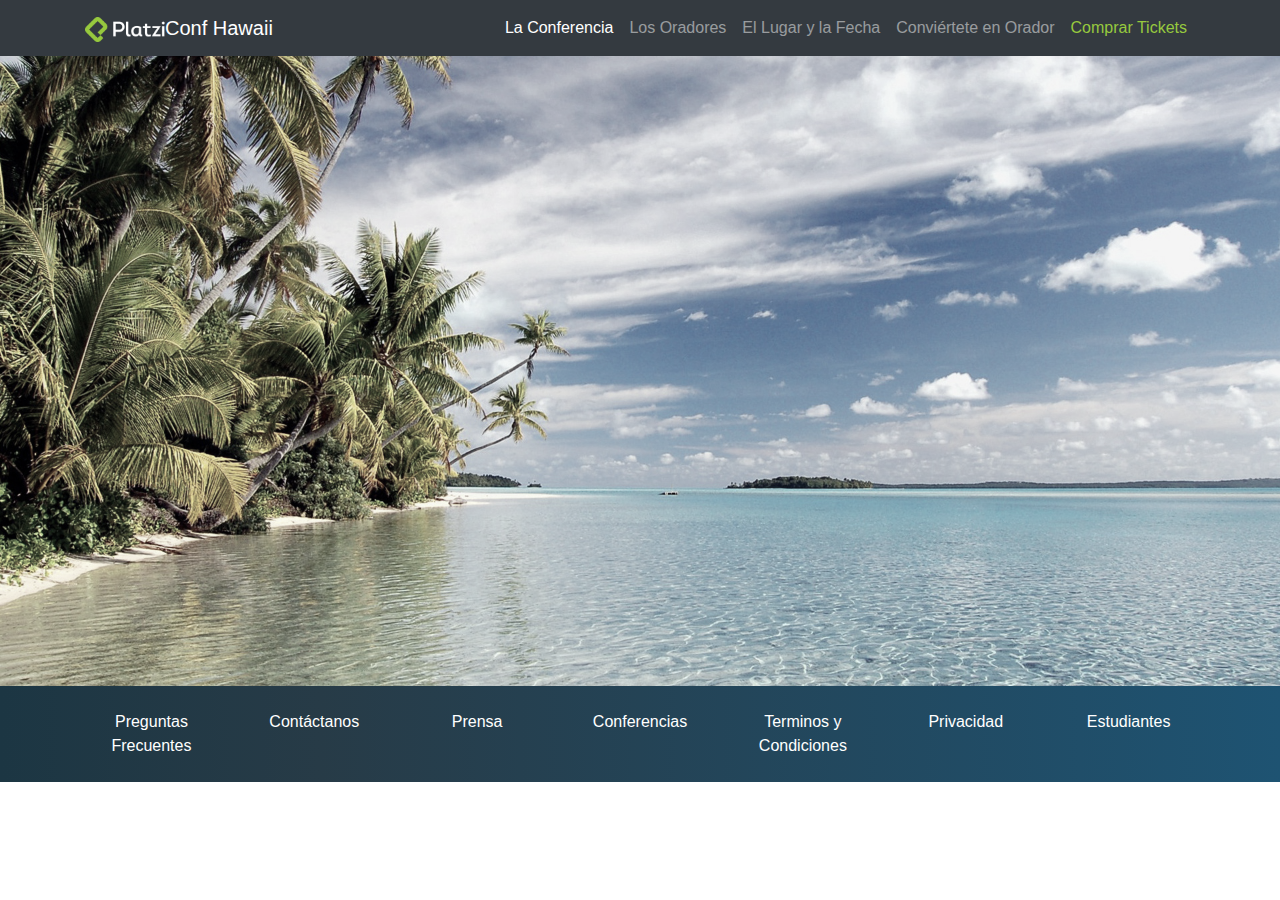
==== Bootstrap-prueba-plazit/index.html @ 1d809468 "Carrusel agregado (main)" ====
<!DOCTYPE html>
<html lang="en">
<head>
  <meta charset="UTF-8">
  <meta http-equiv="X-UA-Compatible" content="IE=edge">
  <meta name="viewport" content="width=device-width, initial-scale=1.0">
  <!-- Bootstrap CSS -->
    <link rel="stylesheet" href="https://stackpath.bootstrapcdn.com/bootstrap/4.4.1/css/bootstrap.min.css" integrity="sha384-Vkoo8x4CGsO3+Hhxv8T/Q5PaXtkKtu6ug5TOeNV6gBiFeWPGFN9MuhOf23Q9Ifjh" crossorigin="anonymous">
    <link rel="stylesheet" href="index.css">

  <title>PlatziConf Hawaii</title>
</head>
<body>
  <!-- Header -->
  <nav id="header" class="navbar navbar-expand-lg navbar-dark bg-dark">
    <div class="container">
      <a class="navbar-brand" href="#">
        <img src="assets/images/platzi-logo.png" alt="Platzi logo">Conf Hawaii</a>
      <button class="navbar-toggler" type="button" data-bs-toggle="collapse" data-bs-target="#navbarSupportedContent" aria-controls="navbarSupportedContent" aria-expanded="false" aria-label="Toggle navigation">
        <span class="navbar-toggler-icon"></span>
      </button>
      <div class="collapse navbar-collapse" id="navbarSupportedContent">
        <ul class="navbar-nav ml-auto">
          <li class="nav-item">
            <a class="nav-link active" aria-current="page" href="#">La Conferencia</a>
          </li>
          <li class="nav-item">
            <a class="nav-link" href="#">Los Oradores</a>
          </li>
          <li class="nav-item">
            <a class="nav-link" href="#">El Lugar y la Fecha</a>
          </li>
          <li class="nav-item">
            <a class="nav-link" href="#">Conviértete en Orador</a>
          </li>
          <li class="nav-item">
            <a class="nav-link text-platzi" href="#">Comprar Tickets</a>
          </li>
        </ul>
      </div>
  </div>
</nav>
  <!-- </Header -->

  <!-- Main -->

  <!-- </Main -->
  <main id="main">
    <div id="carouselExampleFade" class="carousel slide carousel-fade" data-ride="carousel" data-pause="false">
    <div class="carousel-inner">
      <div class="carousel-item active">
        <img src="assets/images/hawaii.jpg" class="d-block w-100" alt="Hawaii 1">
      </div>
      <div class="carousel-item">
        <img src="assets/images/hawaii2.jpg" class="d-block w-100" alt="Hawaii 2">
      </div>
      <div class="carousel-item">
        <img src="assets/images/hawaii3.jpeg" class="d-block w-100" alt="Hawaii 3">
      </div>
    </div>
  </div>
</main>
  <!-- Footer -->
  <footer id="footer" class="pb-4 pt-4"><!-- "pb" ==> Padding Button y "pt" ==> Padding Top --> 
    <div class="container">
      <div class="row text-center">
        <div class="col-12 col-lg">
          <a href="#">Preguntas Frecuentes</a>
        </div>
        <div class="col-12 col-lg">
          <a href="#">Contáctanos</a>
        </div>
        <div class="col-12 col-lg">
          <a href="#">Prensa</a>
        </div>
        <div class="col">
          <a href="#">Conferencias</a>
        </div>
        <div class="col">
          <a href="#">Terminos y Condiciones</a>
        </div>
        <div class="col">
          <a href="#">Privacidad</a>
        </div>
        <div class="col">
          <a href="#">Estudiantes</a>
        </div>
      </div>
    </div>
  </footer>
  <!-- </Footer -->
  <!-- bootstrap JS -->
<!--   <script src="https://cdn.jsdelivr.net/npm/@popperjs/core@2.11.6/dist/umd/popper.min.js" integrity="sha384-oBqDVmMz9ATKxIep9tiCxS/Z9fNfEXiDAYTujMAeBAsjFuCZSmKbSSUnQlmh/jp3" crossorigin="anonymous"></script>
<script src="https://cdn.jsdelivr.net/npm/bootstrap@5.2.2/dist/js/bootstrap.min.js" integrity="sha384-IDwe1+LCz02ROU9k972gdyvl+AESN10+x7tBKgc9I5HFtuNz0wWnPclzo6p9vxnk" crossorigin="anonymous"></script> -->
</body>
</html>
---- Bootstrap-prueba-plazit/index.css ----
.text-platzi {
  color: #97c93e !important;
}


#header img {
  width: 80px;
}

#main .carousel-inner img {
  max-height: 70vh;
  object-fit: cover;
  filter: grayscale(70%);
}

#footer {
  background: linear-gradient(90deg,#1c3643,#273b47 25%,#1e5372);
}
#footer a {
  color: white;
}
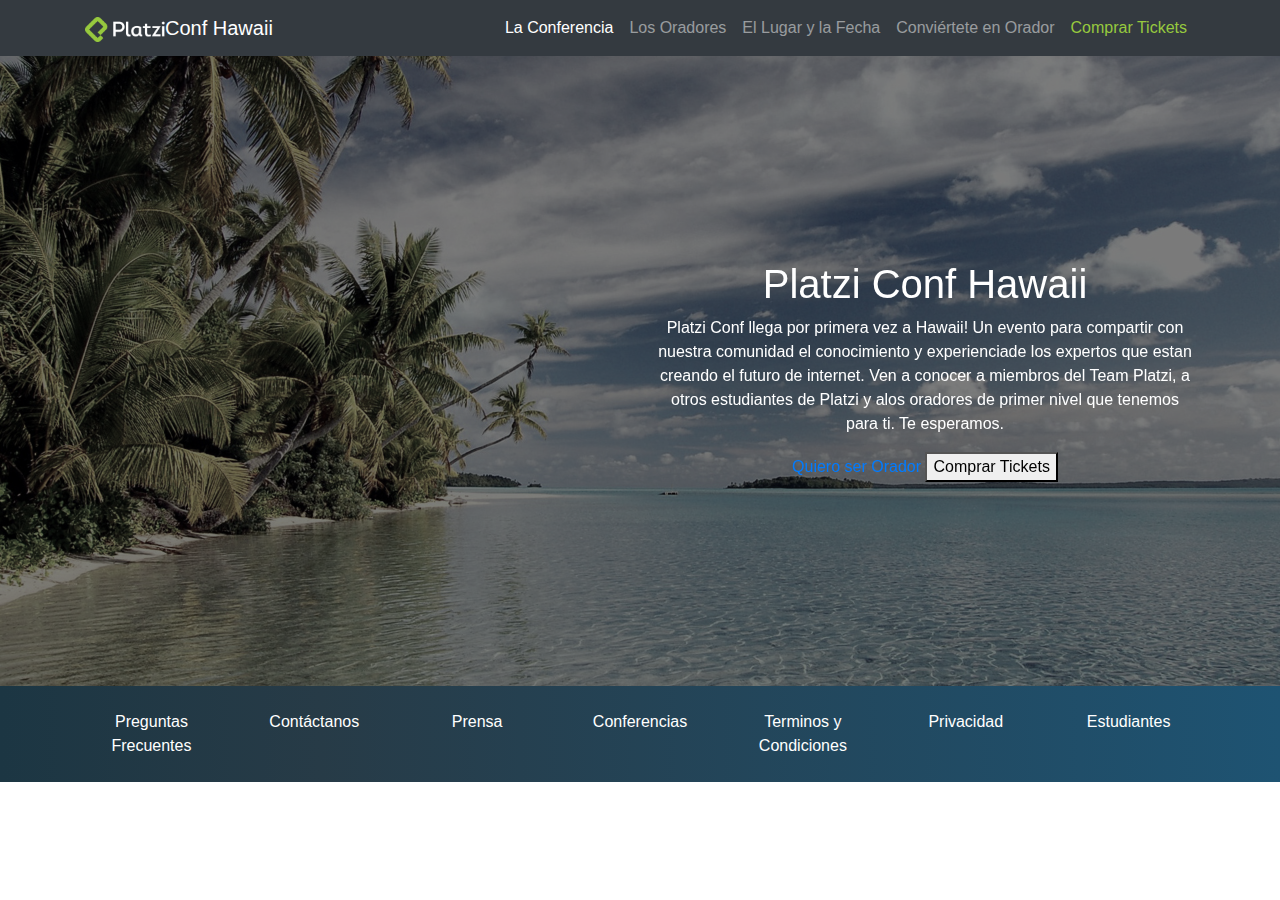
==== commit e7acfd1a: "Texto Informativo (agregado)" ====
--- a/Bootstrap-prueba-plazit/index.html
+++ b/Bootstrap-prueba-plazit/index.html
@@ -1,96 +1,142 @@
 <!DOCTYPE html>
 <html lang="en">
-<head>
-  <meta charset="UTF-8">
-  <meta http-equiv="X-UA-Compatible" content="IE=edge">
-  <meta name="viewport" content="width=device-width, initial-scale=1.0">
-  <!-- Bootstrap CSS -->
-    <link rel="stylesheet" href="https://stackpath.bootstrapcdn.com/bootstrap/4.4.1/css/bootstrap.min.css" integrity="sha384-Vkoo8x4CGsO3+Hhxv8T/Q5PaXtkKtu6ug5TOeNV6gBiFeWPGFN9MuhOf23Q9Ifjh" crossorigin="anonymous">
-    <link rel="stylesheet" href="index.css">
+  <head>
+    <meta charset="UTF-8" />
+    <meta http-equiv="X-UA-Compatible" content="IE=edge" />
+    <meta name="viewport" content="width=device-width, initial-scale=1.0" />
+    <!-- Bootstrap CSS -->
+    <link
+      rel="stylesheet"
+      href="https://stackpath.bootstrapcdn.com/bootstrap/4.4.1/css/bootstrap.min.css"
+      integrity="sha384-Vkoo8x4CGsO3+Hhxv8T/Q5PaXtkKtu6ug5TOeNV6gBiFeWPGFN9MuhOf23Q9Ifjh"
+      crossorigin="anonymous"
+    />
+    <link rel="stylesheet" href="index.css" />
 
-  <title>PlatziConf Hawaii</title>
-</head>
-<body>
-  <!-- Header -->
-  <nav id="header" class="navbar navbar-expand-lg navbar-dark bg-dark">
-    <div class="container">
-      <a class="navbar-brand" href="#">
-        <img src="assets/images/platzi-logo.png" alt="Platzi logo">Conf Hawaii</a>
-      <button class="navbar-toggler" type="button" data-bs-toggle="collapse" data-bs-target="#navbarSupportedContent" aria-controls="navbarSupportedContent" aria-expanded="false" aria-label="Toggle navigation">
-        <span class="navbar-toggler-icon"></span>
-      </button>
-      <div class="collapse navbar-collapse" id="navbarSupportedContent">
-        <ul class="navbar-nav ml-auto">
-          <li class="nav-item">
-            <a class="nav-link active" aria-current="page" href="#">La Conferencia</a>
-          </li>
-          <li class="nav-item">
-            <a class="nav-link" href="#">Los Oradores</a>
-          </li>
-          <li class="nav-item">
-            <a class="nav-link" href="#">El Lugar y la Fecha</a>
-          </li>
-          <li class="nav-item">
-            <a class="nav-link" href="#">Conviértete en Orador</a>
-          </li>
-          <li class="nav-item">
-            <a class="nav-link text-platzi" href="#">Comprar Tickets</a>
-          </li>
-        </ul>
-      </div>
-  </div>
-</nav>
-  <!-- </Header -->
-
-  <!-- Main -->
-
-  <!-- </Main -->
-  <main id="main">
-    <div id="carouselExampleFade" class="carousel slide carousel-fade" data-ride="carousel" data-pause="false">
-    <div class="carousel-inner">
-      <div class="carousel-item active">
-        <img src="assets/images/hawaii.jpg" class="d-block w-100" alt="Hawaii 1">
-      </div>
-      <div class="carousel-item">
-        <img src="assets/images/hawaii2.jpg" class="d-block w-100" alt="Hawaii 2">
-      </div>
-      <div class="carousel-item">
-        <img src="assets/images/hawaii3.jpeg" class="d-block w-100" alt="Hawaii 3">
-      </div>
-    </div>
-  </div>
-</main>
-  <!-- Footer -->
-  <footer id="footer" class="pb-4 pt-4"><!-- "pb" ==> Padding Button y "pt" ==> Padding Top --> 
-    <div class="container">
-      <div class="row text-center">
-        <div class="col-12 col-lg">
-          <a href="#">Preguntas Frecuentes</a>
-        </div>
-        <div class="col-12 col-lg">
-          <a href="#">Contáctanos</a>
-        </div>
-        <div class="col-12 col-lg">
-          <a href="#">Prensa</a>
-        </div>
-        <div class="col">
-          <a href="#">Conferencias</a>
-        </div>
-        <div class="col">
-          <a href="#">Terminos y Condiciones</a>
-        </div>
-        <div class="col">
-          <a href="#">Privacidad</a>
-        </div>
-        <div class="col">
-          <a href="#">Estudiantes</a>
+    <title>PlatziConf Hawaii</title>
+  </head>
+  <body>
+    <!-- Header -->
+    <nav id="header" class="navbar navbar-expand-lg navbar-dark bg-dark">
+      <div class="container">
+        <a class="navbar-brand" href="#">
+          <img src="assets/images/platzi-logo.png" alt="Platzi logo" />Conf
+          Hawaii</a
+        >
+        <button
+          class="navbar-toggler"
+          type="button"
+          data-bs-toggle="collapse"
+          data-bs-target="#navbarSupportedContent"
+          aria-controls="navbarSupportedContent"
+          aria-expanded="false"
+          aria-label="Toggle navigation"
+        >
+          <span class="navbar-toggler-icon"></span>
+        </button>
+        <div class="collapse navbar-collapse" id="navbarSupportedContent">
+          <ul class="navbar-nav ml-auto">
+            <li class="nav-item">
+              <a class="nav-link active" aria-current="page" href="#"
+                >La Conferencia</a
+              >
+            </li>
+            <li class="nav-item">
+              <a class="nav-link" href="#">Los Oradores</a>
+            </li>
+            <li class="nav-item">
+              <a class="nav-link" href="#">El Lugar y la Fecha</a>
+            </li>
+            <li class="nav-item">
+              <a class="nav-link" href="#">Conviértete en Orador</a>
+            </li>
+            <li class="nav-item">
+              <a class="nav-link text-platzi" href="#">Comprar Tickets</a>
+            </li>
+          </ul>
         </div>
       </div>
-    </div>
-  </footer>
-  <!-- </Footer -->
-  <!-- bootstrap JS -->
-<!--   <script src="https://cdn.jsdelivr.net/npm/@popperjs/core@2.11.6/dist/umd/popper.min.js" integrity="sha384-oBqDVmMz9ATKxIep9tiCxS/Z9fNfEXiDAYTujMAeBAsjFuCZSmKbSSUnQlmh/jp3" crossorigin="anonymous"></script>
+    </nav>
+    <!-- </Header -->
+
+    <!-- Main -->
+
+    <!-- </Main -->
+    <main id="main">
+      <div
+        id="carousel"
+        class="carousel slide carousel"
+        data-ride="carousel"
+        data-pause="false"
+      >
+        <div class="carousel-inner">
+          <div class="carousel-item active">
+            <img
+              src="assets/images/hawaii.jpg"
+              class="d-block w-100"
+              alt="Hawaii 1"
+            />
+          </div>
+          <div class="carousel-item">
+            <img
+              src="assets/images/hawaii2.jpg"
+              class="d-block w-100"
+              alt="Hawaii 2"
+            />
+          </div>
+          <div class="carousel-item">
+            <img
+              src="assets/images/hawaii3.jpeg"
+              class="d-block w-100"
+              alt="Hawaii 3"/>
+          </div>
+          <div class="overlay">
+            <div class="container">
+              <div class="row align-items-center">
+                <div class="col-md-6 offset-md-6 text-center text-md right">
+                  <h1>Platzi Conf Hawaii</h1>
+                    <p class="d-none d-md-block">Platzi Conf llega por primera vez a Hawaii! Un evento para compartir con nuestra comunidad el conocimiento y experienciade los expertos que estan creando el futuro de internet. Ven a conocer a miembros del Team Platzi, a otros estudiantes de Platzi y alos oradores de primer nivel que tenemos para ti. Te esperamos.</p>
+                    <a href="#">Quiero ser Orador</a>
+                    <button type="button">Comprar Tickets</button>
+                </div>
+              </div>
+            </div>
+          </div>
+        </div>
+      </div>
+    </main>
+    <!-- Footer -->
+    <footer id="footer" class="pb-4 pt-4">
+      <!-- "pb" ==> Padding Button y "pt" ==> Padding Top -->
+      <div class="container">
+        <div class="row text-center">
+          <div class="col-12 col-lg">
+            <a href="#">Preguntas Frecuentes</a>
+          </div>
+          <div class="col-12 col-lg">
+            <a href="#">Contáctanos</a>
+          </div>
+          <div class="col-12 col-lg">
+            <a href="#">Prensa</a>
+          </div>
+          <div class="col">
+            <a href="#">Conferencias</a>
+          </div>
+          <div class="col">
+            <a href="#">Terminos y Condiciones</a>
+          </div>
+          <div class="col">
+            <a href="#">Privacidad</a>
+          </div>
+          <div class="col">
+            <a href="#">Estudiantes</a>
+          </div>
+        </div>
+      </div>
+    </footer>
+    <!-- </Footer -->
+    <!-- bootstrap JS -->
+    <!--   <script src="https://cdn.jsdelivr.net/npm/@popperjs/core@2.11.6/dist/umd/popper.min.js" integrity="sha384-oBqDVmMz9ATKxIep9tiCxS/Z9fNfEXiDAYTujMAeBAsjFuCZSmKbSSUnQlmh/jp3" crossorigin="anonymous"></script>
 <script src="https://cdn.jsdelivr.net/npm/bootstrap@5.2.2/dist/js/bootstrap.min.js" integrity="sha384-IDwe1+LCz02ROU9k972gdyvl+AESN10+x7tBKgc9I5HFtuNz0wWnPclzo6p9vxnk" crossorigin="anonymous"></script> -->
-</body>
-</html>+  </body>
+</html>
--- a/Bootstrap-prueba-plazit/index.css
+++ b/Bootstrap-prueba-plazit/index.css
@@ -12,6 +12,24 @@
   object-fit: cover;
   filter: grayscale(70%);
 }
+#carousel {
+  position: relative;
+}
+
+#carousel .overlay {
+  position: absolute;
+  top: 0;
+  bottom: 0;
+  left: 0;
+  right: 0;
+  background-color: rgba(0, 0, 0, 0.5);
+  color: white;
+  
+}
+#carousel .overlay .container,
+#carousel .overlay .row {
+  height: 100%;
+}
 
 #footer {
   background: linear-gradient(90deg,#1c3643,#273b47 25%,#1e5372);
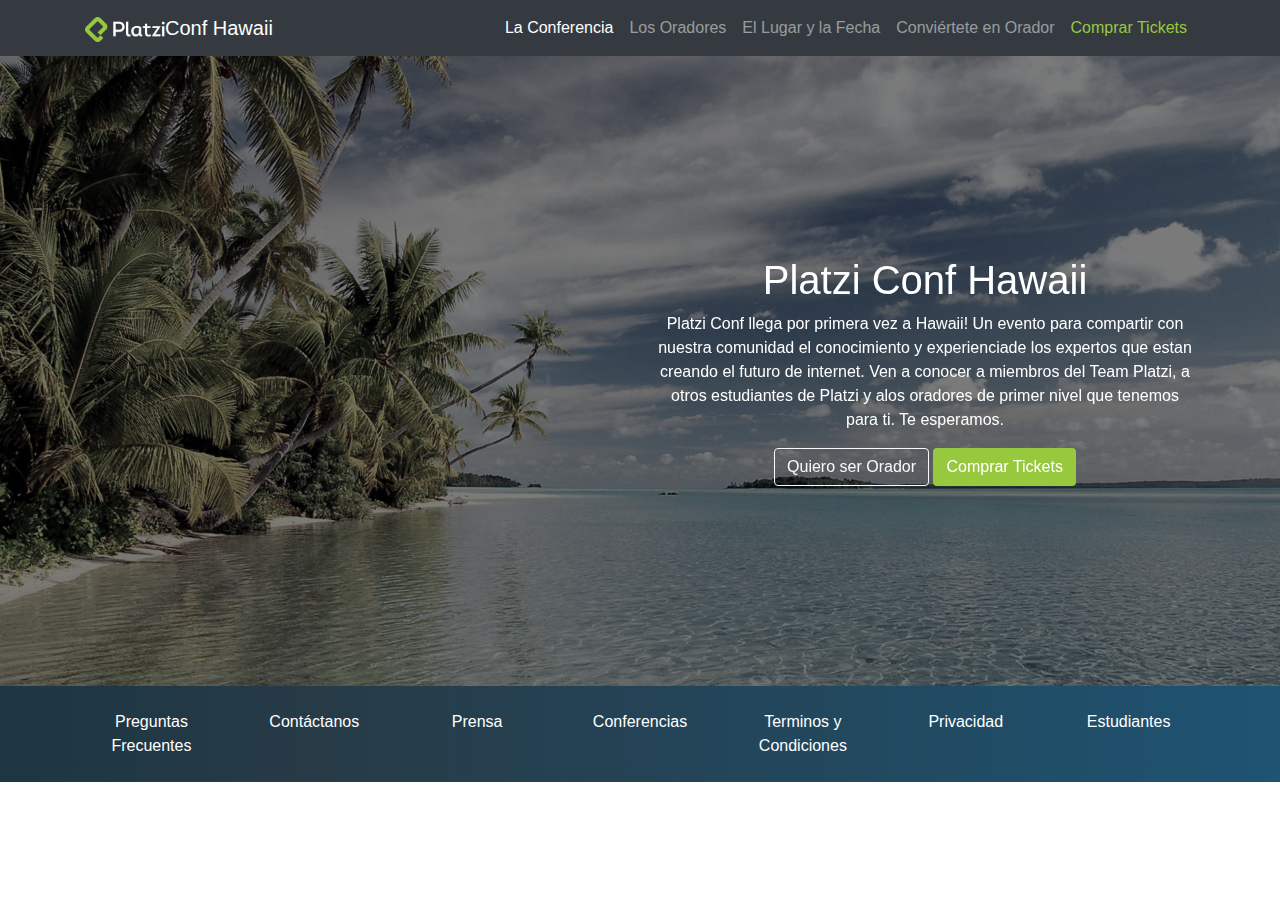
==== commit af04c7b0: "Botones(agregado)" ====
--- a/Bootstrap-prueba-plazit/index.html
+++ b/Bootstrap-prueba-plazit/index.html
@@ -96,8 +96,8 @@
                 <div class="col-md-6 offset-md-6 text-center text-md right">
                   <h1>Platzi Conf Hawaii</h1>
                     <p class="d-none d-md-block">Platzi Conf llega por primera vez a Hawaii! Un evento para compartir con nuestra comunidad el conocimiento y experienciade los expertos que estan creando el futuro de internet. Ven a conocer a miembros del Team Platzi, a otros estudiantes de Platzi y alos oradores de primer nivel que tenemos para ti. Te esperamos.</p>
-                    <a href="#">Quiero ser Orador</a>
-                    <button type="button">Comprar Tickets</button>
+                    <a href="#" class=" btn btn-outline-light">Quiero ser Orador</a>
+                    <button type="button" class="btn btn-platzi">Comprar Tickets</button>
                 </div>
               </div>
             </div>
--- a/Bootstrap-prueba-plazit/index.css
+++ b/Bootstrap-prueba-plazit/index.css
@@ -1,7 +1,14 @@
 .text-platzi {
   color: #97c93e !important;
 }
+.btn-platzi {
+  background-color: #97c93e;
+  color: white;
+}
 
+.btn-platzi:hover {
+  background-color: #82ad36;
+}
 
 #header img {
   width: 80px;
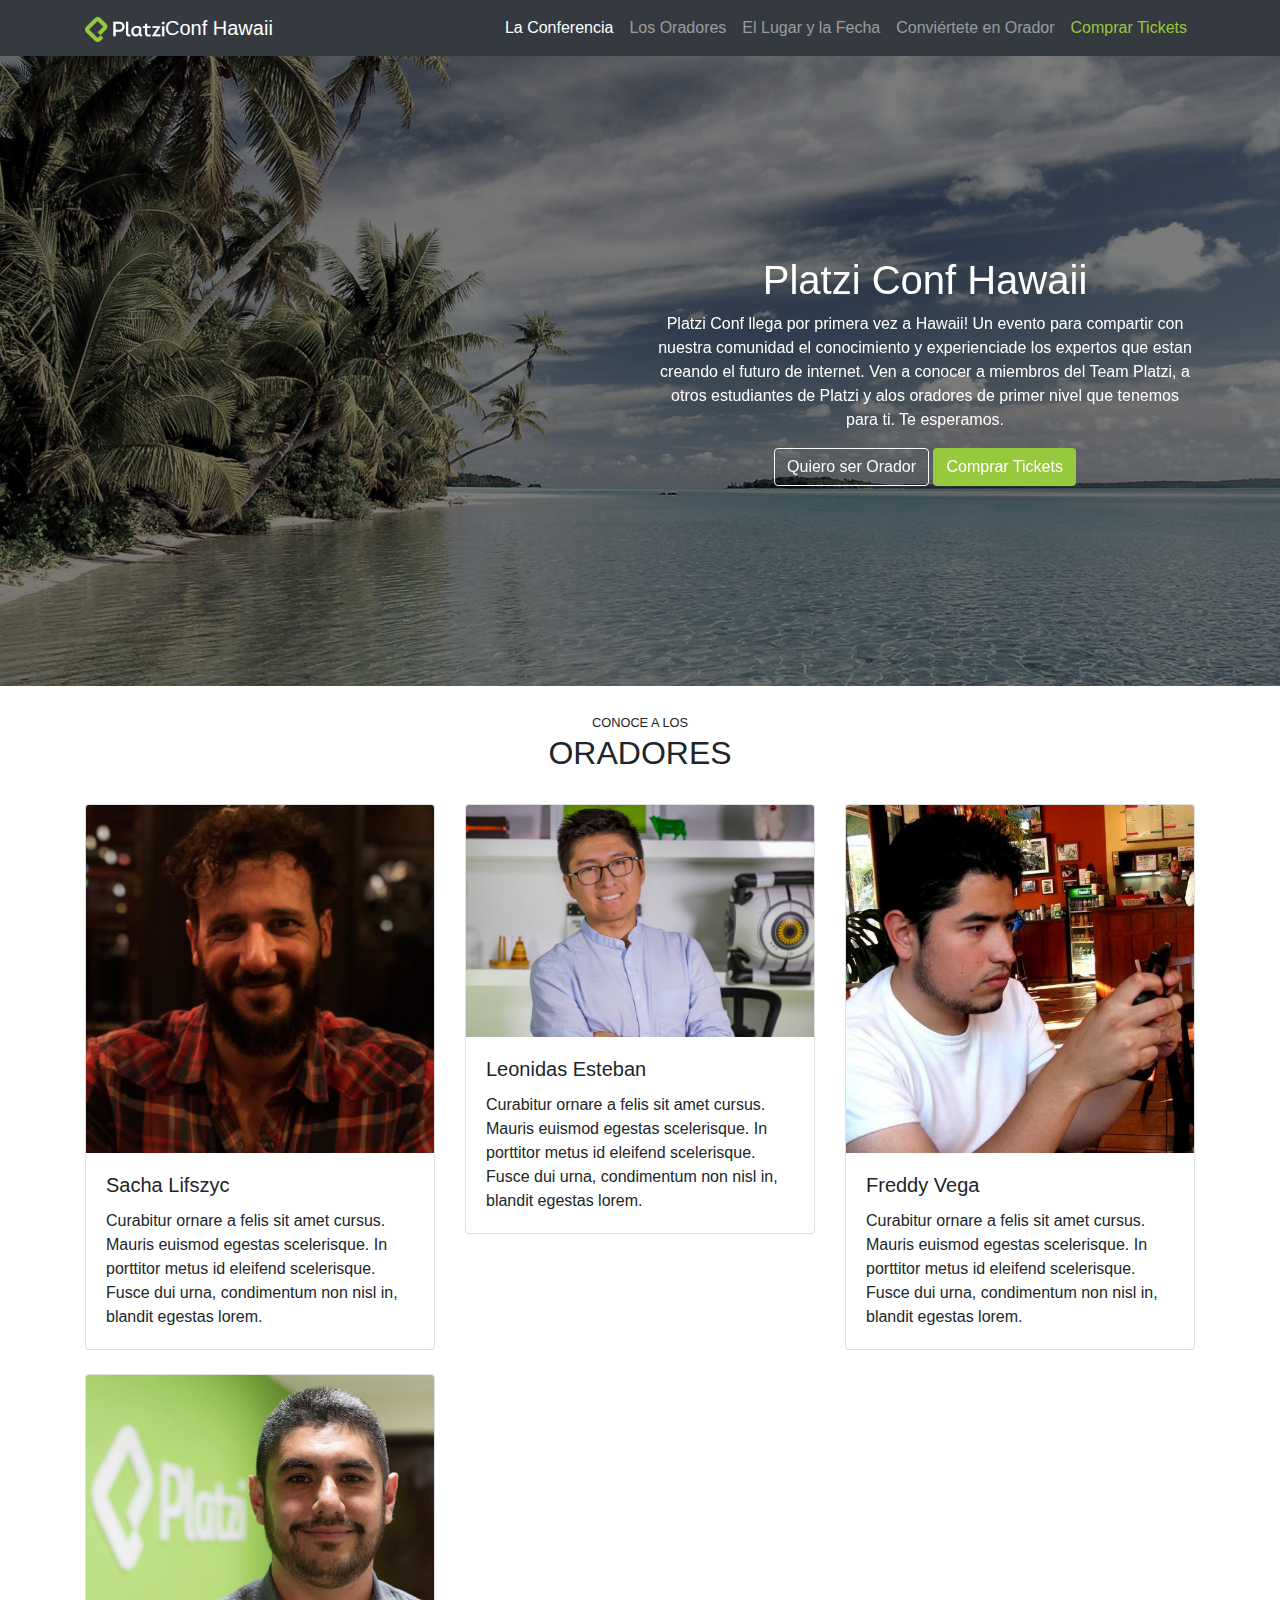
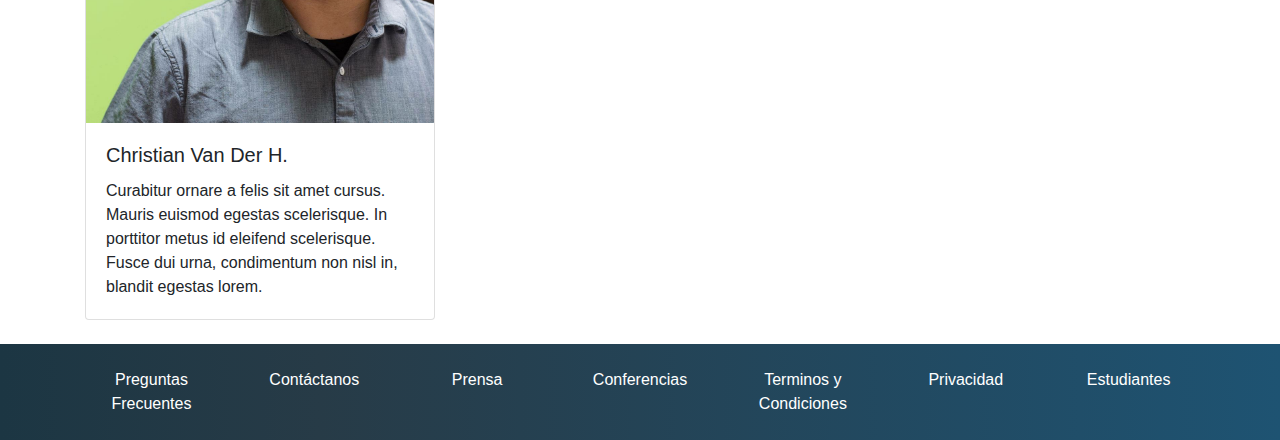
==== commit eb7944b3: "Agregando Tarjetas (Cards)" ====
--- a/Bootstrap-prueba-plazit/index.html
+++ b/Bootstrap-prueba-plazit/index.html
@@ -61,7 +61,6 @@
 
     <!-- Main -->
 
-    <!-- </Main -->
     <main id="main">
       <div
         id="carousel"
@@ -105,6 +104,59 @@
         </div>
       </div>
     </main>
+    <!-- </Main -->
+
+    <!-- Speakers -->
+        <section id=" speakers" class="mt-4 mb-4">
+          <div class="container">
+            <div class="row">
+              <div class="col text-center text-uppercase">
+                <small>Conoce a los</small>
+                <h2>Oradores</h2>
+              </div>
+            </div>
+            <div class="row">
+              <div class="col-md-4 mt-4">
+                <div class="card">
+                  <img src="assets/speakers/sacha.jpg" class="card-img-top" alt="Foto de Sacha">
+                  <div class="card-body">
+                    <h5 class="card-title">Sacha Lifszyc</h5>
+                    <p class="card-text">Curabitur ornare a felis sit amet cursus. Mauris euismod egestas scelerisque. In porttitor metus id eleifend scelerisque. Fusce dui urna, condimentum non nisl in, blandit egestas lorem.</p>
+                  </div>
+                </div>
+              </div>
+              <div class="col-md-4 mt-4">
+                <div class="card">
+                  <img src="assets/speakers/leonidas.jpeg" class="card-img-top" alt="Foto de Leonidas">
+                  <div class="card-body">
+                    <h5 class="card-title">Leonidas Esteban</h5>
+                    <p class="card-text">Curabitur ornare a felis sit amet cursus. Mauris euismod egestas scelerisque. In porttitor metus id eleifend scelerisque. Fusce dui urna, condimentum non nisl in, blandit egestas lorem.</p>
+                  </div>
+                </div>
+              </div>
+              <div class="col-md-4 mt-4">
+                <div class="card">
+                  <img src="assets/speakers/freddy.jpeg" class="card-img-top" alt="Foto de Freddy Vega">
+                  <div class="card-body">
+                    <h5 class="card-title">Freddy Vega</h5>
+                    <p class="card-text">Curabitur ornare a felis sit amet cursus. Mauris euismod egestas scelerisque. In porttitor metus id eleifend scelerisque. Fusce dui urna, condimentum non nisl in, blandit egestas lorem.</p>
+                  </div>
+                </div>
+              </div>
+              <div class="col-md-4 mt-4">
+                <div class="card">
+                  <img src="assets/speakers/cvander.jpeg" class="card-img-top" alt="Foto de Cvander">
+                  <div class="card-body">
+                    <h5 class="card-title">Christian Van Der H.</h5>
+                    <p class="card-text">Curabitur ornare a felis sit amet cursus. Mauris euismod egestas scelerisque. In porttitor metus id eleifend scelerisque. Fusce dui urna, condimentum non nisl in, blandit egestas lorem.</p>
+                  </div>
+                </div>
+              </div>
+            </div>
+          </div>
+        </section>
+    <!-- </Speakers -->
+
     <!-- Footer -->
     <footer id="footer" class="pb-4 pt-4">
       <!-- "pb" ==> Padding Button y "pt" ==> Padding Top -->
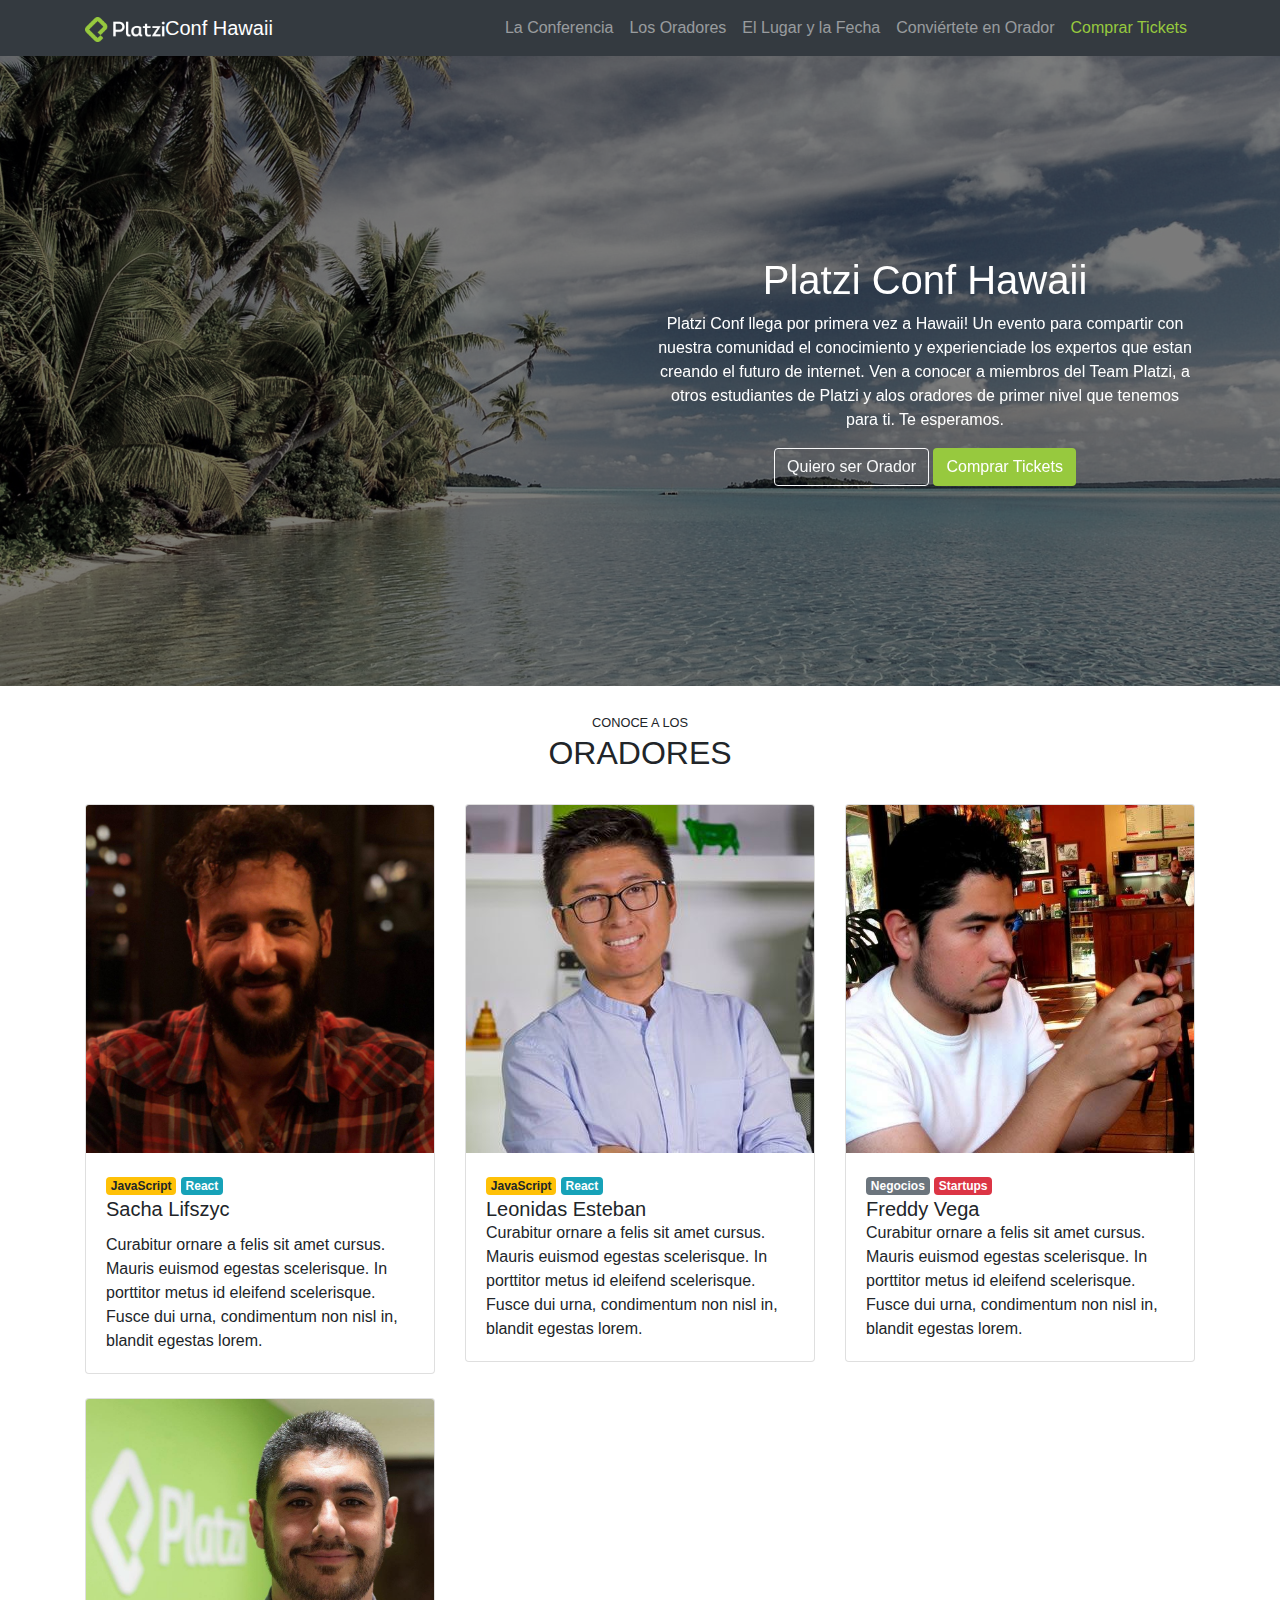
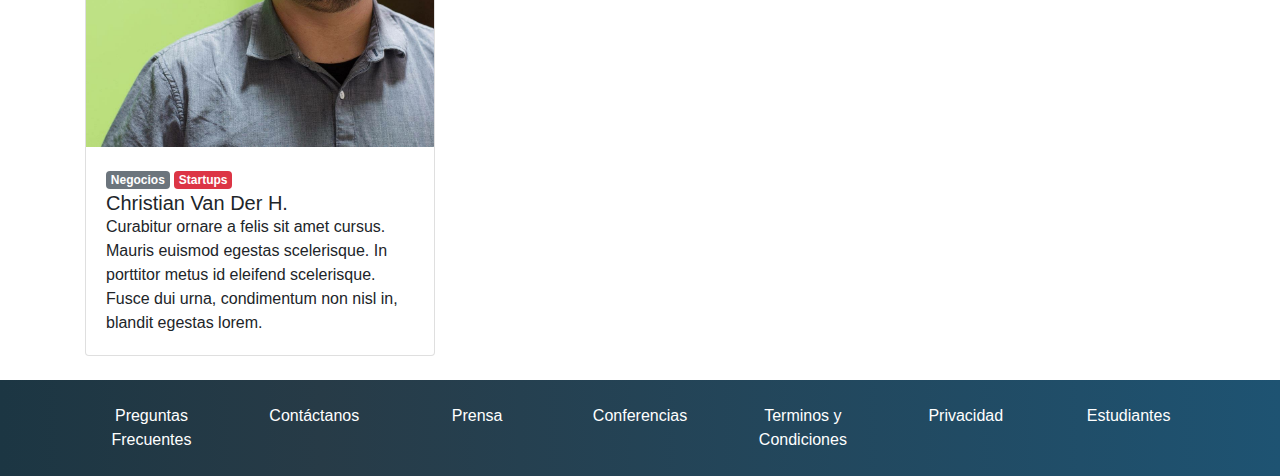
==== commit 4d54cbc1: "Agregando pastilla de texto(Badge)" ====
--- a/Bootstrap-prueba-plazit/index.html
+++ b/Bootstrap-prueba-plazit/index.html
@@ -17,41 +17,40 @@
   </head>
   <body>
     <!-- Header -->
-    <nav id="header" class="navbar navbar-expand-lg navbar-dark bg-dark">
+    <nav id="header" class="navbar navbar-expand-lg navbar-dark bg-dark sticky-top">
       <div class="container">
         <a class="navbar-brand" href="#">
           <img src="assets/images/platzi-logo.png" alt="Platzi logo" />Conf
-          Hawaii</a
-        >
+          Hawaii</a>
         <button
           class="navbar-toggler"
           type="button"
-          data-bs-toggle="collapse"
-          data-bs-target="#navbarSupportedContent"
+          data-toggle="collapse"
+          data-target="#navbarSupportedContent"
           aria-controls="navbarSupportedContent"
           aria-expanded="false"
           aria-label="Toggle navigation"
         >
           <span class="navbar-toggler-icon"></span>
         </button>
-        <div class="collapse navbar-collapse" id="navbarSupportedContent">
+        <div class="collapse navbar-collapse" id="navbar">
           <ul class="navbar-nav ml-auto">
             <li class="nav-item">
-              <a class="nav-link active" aria-current="page" href="#"
+              <a class="nav-link" href="#main"
                 >La Conferencia</a
               >
             </li>
             <li class="nav-item">
-              <a class="nav-link" href="#">Los Oradores</a>
-            </li>
-            <li class="nav-item">
-              <a class="nav-link" href="#">El Lugar y la Fecha</a>
-            </li>
-            <li class="nav-item">
-              <a class="nav-link" href="#">Conviértete en Orador</a>
-            </li>
-            <li class="nav-item">
-              <a class="nav-link text-platzi" href="#">Comprar Tickets</a>
+              <a class="nav-link" href="#speakers">Los Oradores</a>
+            </li>
+            <li class="nav-item">
+              <a class="nav-link" href="#place-time">El Lugar y la Fecha</a>
+            </li>
+            <li class="nav-item">
+              <a class="nav-link" href="#conviertete-en-orador">Conviértete en Orador</a>
+            </li>
+            <li class="nav-item">
+              <a class="nav-link text-platzi" href="#modalCompra">Comprar Tickets</a>
             </li>
           </ul>
         </div>
@@ -120,16 +119,25 @@
                 <div class="card">
                   <img src="assets/speakers/sacha.jpg" class="card-img-top" alt="Foto de Sacha">
                   <div class="card-body">
+                    <div class="badges">
+                      <span class="badge badge-warning">JavaScript</span>
+                      <span class="badge badge-info">React</span>
+                    </div>
                     <h5 class="card-title">Sacha Lifszyc</h5>
-                    <p class="card-text">Curabitur ornare a felis sit amet cursus. Mauris euismod egestas scelerisque. In porttitor metus id eleifend scelerisque. Fusce dui urna, condimentum non nisl in, blandit egestas lorem.</p>
-                  </div>
-                </div>
-              </div>
-              <div class="col-md-4 mt-4">
-                <div class="card">
-                  <img src="assets/speakers/leonidas.jpeg" class="card-img-top" alt="Foto de Leonidas">
-                  <div class="card-body">
-                    <h5 class="card-title">Leonidas Esteban</h5>
+                    
+                    <p class="card-text">Curabitur ornare a felis sit amet cursus. Mauris euismod egestas scelerisque. In porttitor metus id eleifend scelerisque. Fusce dui urna, condimentum non nisl in, blandit egestas lorem.</p>
+                  </div>
+                </div>
+              </div>
+              <div class="col-md-4 mt-4">
+                <div class="card">
+                  <img src="assets/speakers/leonidas2.jpeg" class="card-img-top" alt="Foto de Leonidas">
+                  <div class="card-body">
+                    <div class="badges">
+                      <span class="badge badge-warning">JavaScript</span>
+                      <span class="badge badge-info">React</span>
+                    </div>
+                    <h5 class="card-title mb-0">Leonidas Esteban</h5>
                     <p class="card-text">Curabitur ornare a felis sit amet cursus. Mauris euismod egestas scelerisque. In porttitor metus id eleifend scelerisque. Fusce dui urna, condimentum non nisl in, blandit egestas lorem.</p>
                   </div>
                 </div>
@@ -138,7 +146,11 @@
                 <div class="card">
                   <img src="assets/speakers/freddy.jpeg" class="card-img-top" alt="Foto de Freddy Vega">
                   <div class="card-body">
-                    <h5 class="card-title">Freddy Vega</h5>
+                    <div class="badges">
+                      <span class="badge badge-secondary">Negocios</span>
+                      <span class="badge badge-danger">Startups</span>
+                    </div>
+                    <h5 class="card-title mb-0">Freddy Vega</h5>
                     <p class="card-text">Curabitur ornare a felis sit amet cursus. Mauris euismod egestas scelerisque. In porttitor metus id eleifend scelerisque. Fusce dui urna, condimentum non nisl in, blandit egestas lorem.</p>
                   </div>
                 </div>
@@ -147,7 +159,11 @@
                 <div class="card">
                   <img src="assets/speakers/cvander.jpeg" class="card-img-top" alt="Foto de Cvander">
                   <div class="card-body">
-                    <h5 class="card-title">Christian Van Der H.</h5>
+                    <div class="badges">
+                      <span class="badge badge-secondary">Negocios</span>
+                      <span class="badge badge-danger">Startups</span>
+                    </div>
+                    <h5 class="card-title mb-0">Christian Van Der H.</h5>
                     <p class="card-text">Curabitur ornare a felis sit amet cursus. Mauris euismod egestas scelerisque. In porttitor metus id eleifend scelerisque. Fusce dui urna, condimentum non nisl in, blandit egestas lorem.</p>
                   </div>
                 </div>
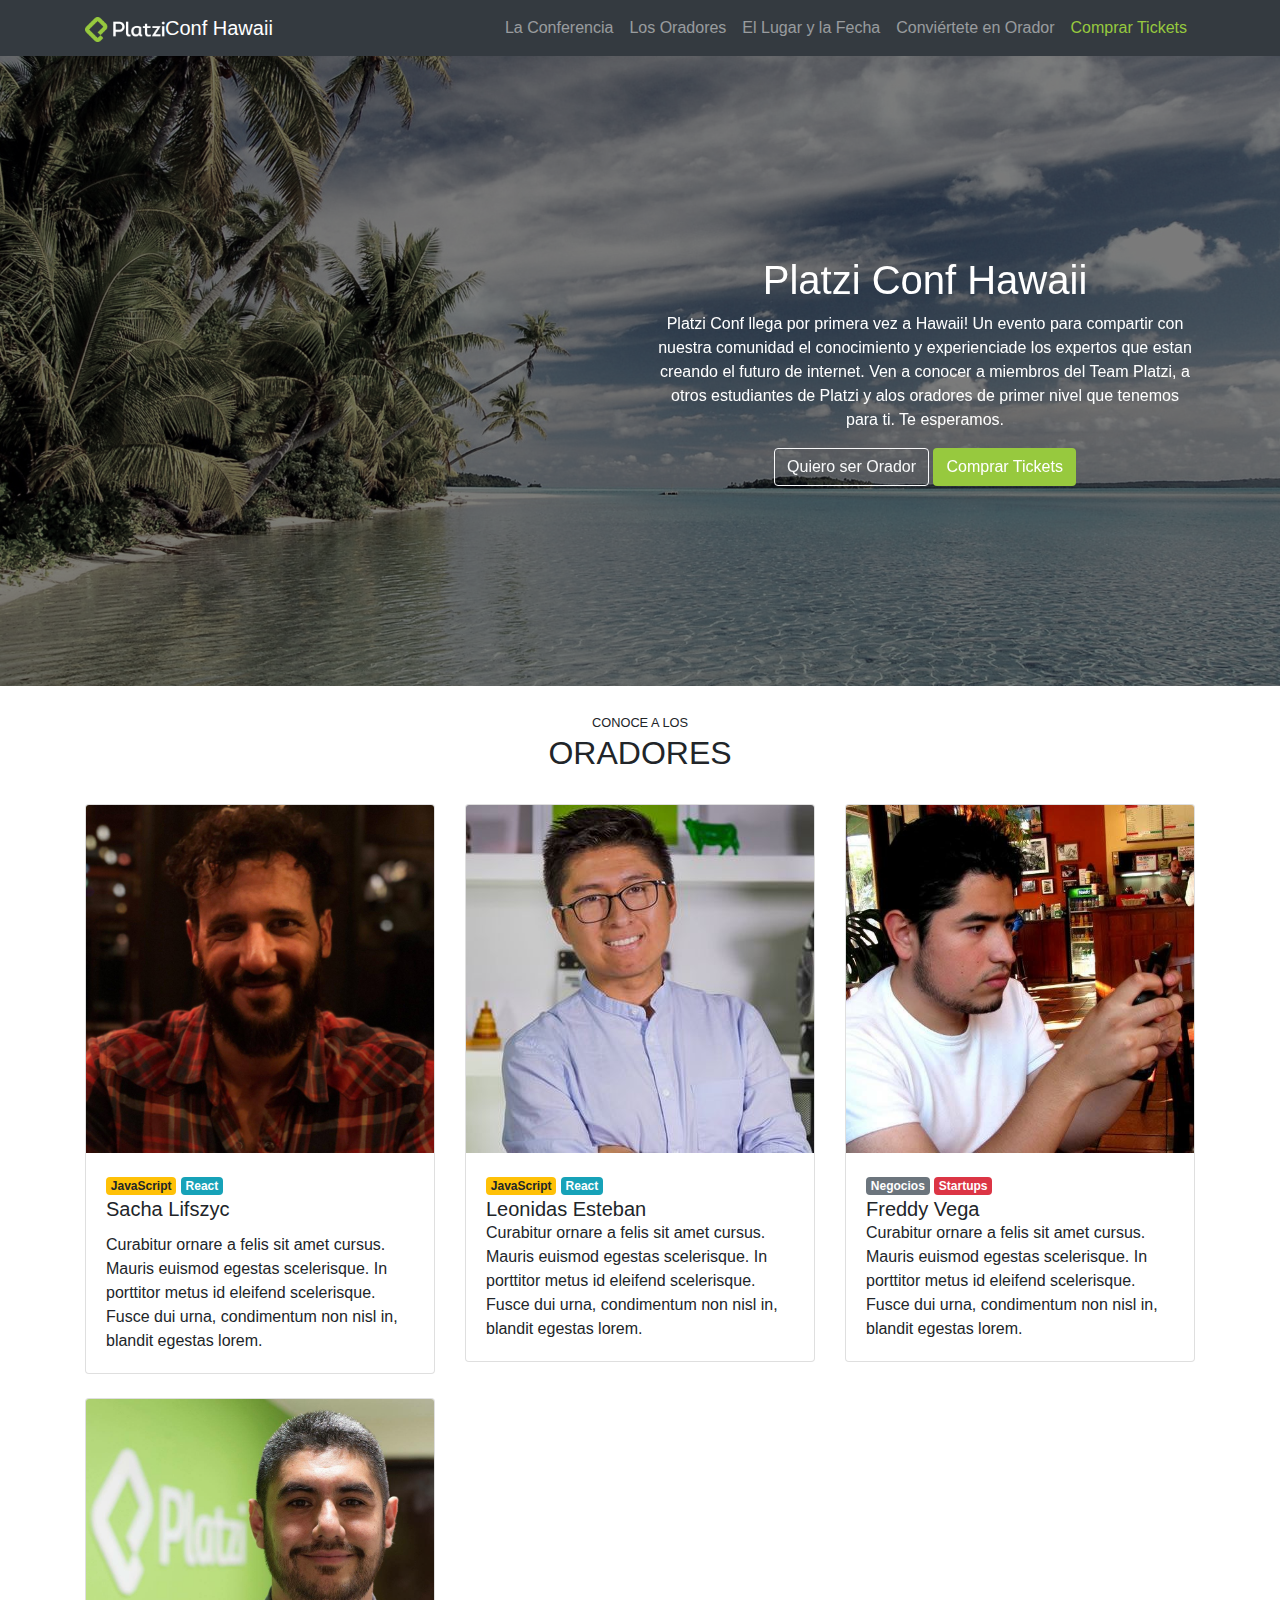
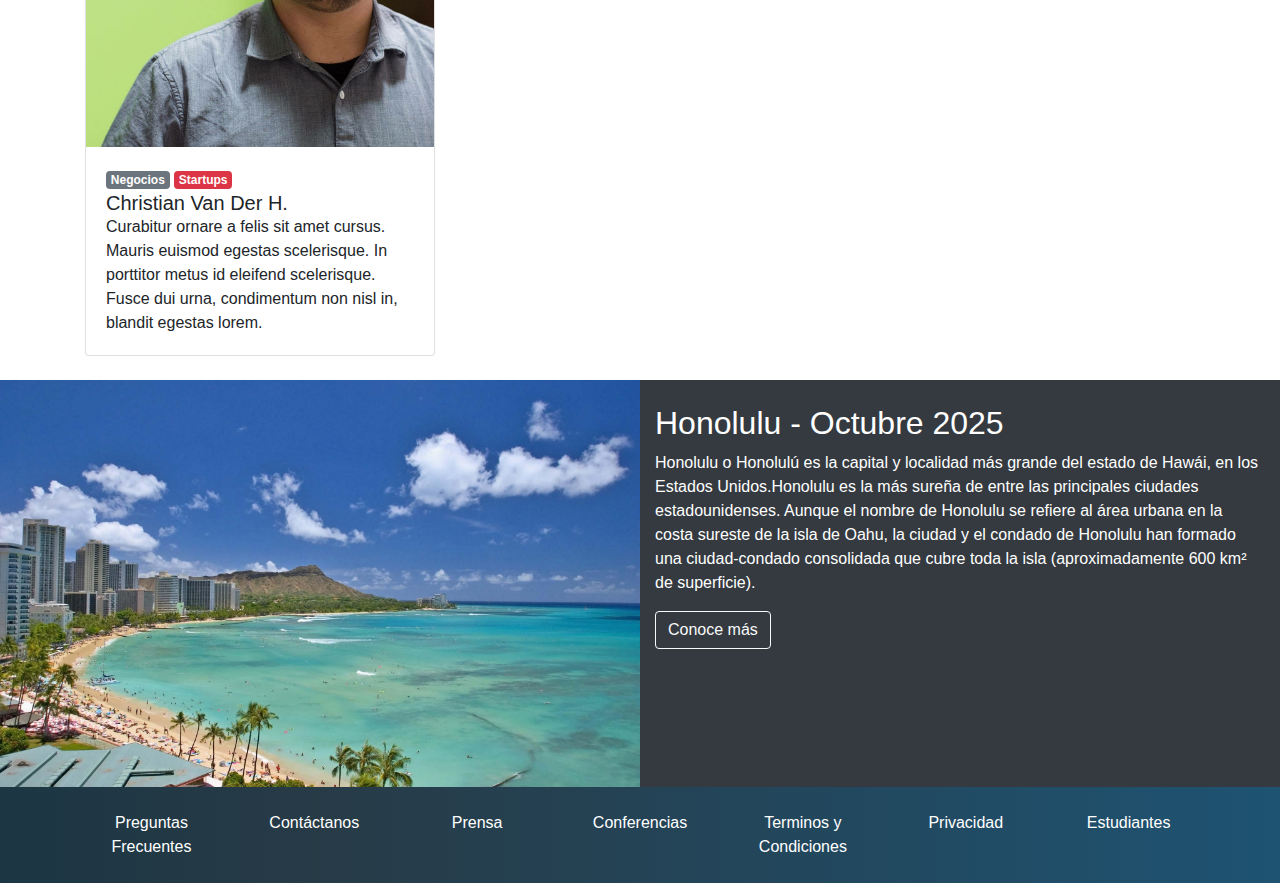
==== commit 240de4ff: "agregando contenedor de ancho" ====
--- a/Bootstrap-prueba-plazit/index.html
+++ b/Bootstrap-prueba-plazit/index.html
@@ -173,6 +173,24 @@
         </section>
     <!-- </Speakers -->
 
+    <!-- Lugar y Fecha -->
+        <section id="place-time">
+          <div class="container-fluid">
+            <div class="row">
+              <div class="col-12 col-lg-6 pl-0 pr-0">
+                <img src="assets/images/honolulu.jpg" alt="Ciudad de Honolulu">
+              </div>
+              <div class="col-12 col-lg-6 pt-4 pb-4">
+                <h2>Honolulu - Octubre 2025</h2>
+                <p>Honolulu o Honolulú es la capital y localidad más grande del estado de Hawái, en los Estados Unidos.Honolulu es la más sureña de entre las principales ciudades estadounidenses. Aunque el nombre de Honolulu se refiere al área urbana en la costa sureste de la isla de Oahu, la ciudad y el condado de Honolulu han formado una ciudad-condado consolidada que cubre toda la isla (aproximadamente 600 km² de superficie).</p>
+                <a class="btn btn-outline-light" href="https://es.wikipedia.org/wiki/Honolulu">Conoce más</a>
+              </div>
+            </div>
+          </div>
+        </section>
+    <!-- </Lugar y Fecha -->
+
+
     <!-- Footer -->
     <footer id="footer" class="pb-4 pt-4">
       <!-- "pb" ==> Padding Button y "pt" ==> Padding Top -->
--- a/Bootstrap-prueba-plazit/index.css
+++ b/Bootstrap-prueba-plazit/index.css
@@ -37,6 +37,13 @@
 #carousel .overlay .row {
   height: 100%;
 }
+#place-time {
+  background-color: #343a40;
+  color: white;
+}
+#place-time img {
+  max-width: 100%;
+}
 
 #footer {
   background: linear-gradient(90deg,#1c3643,#273b47 25%,#1e5372);
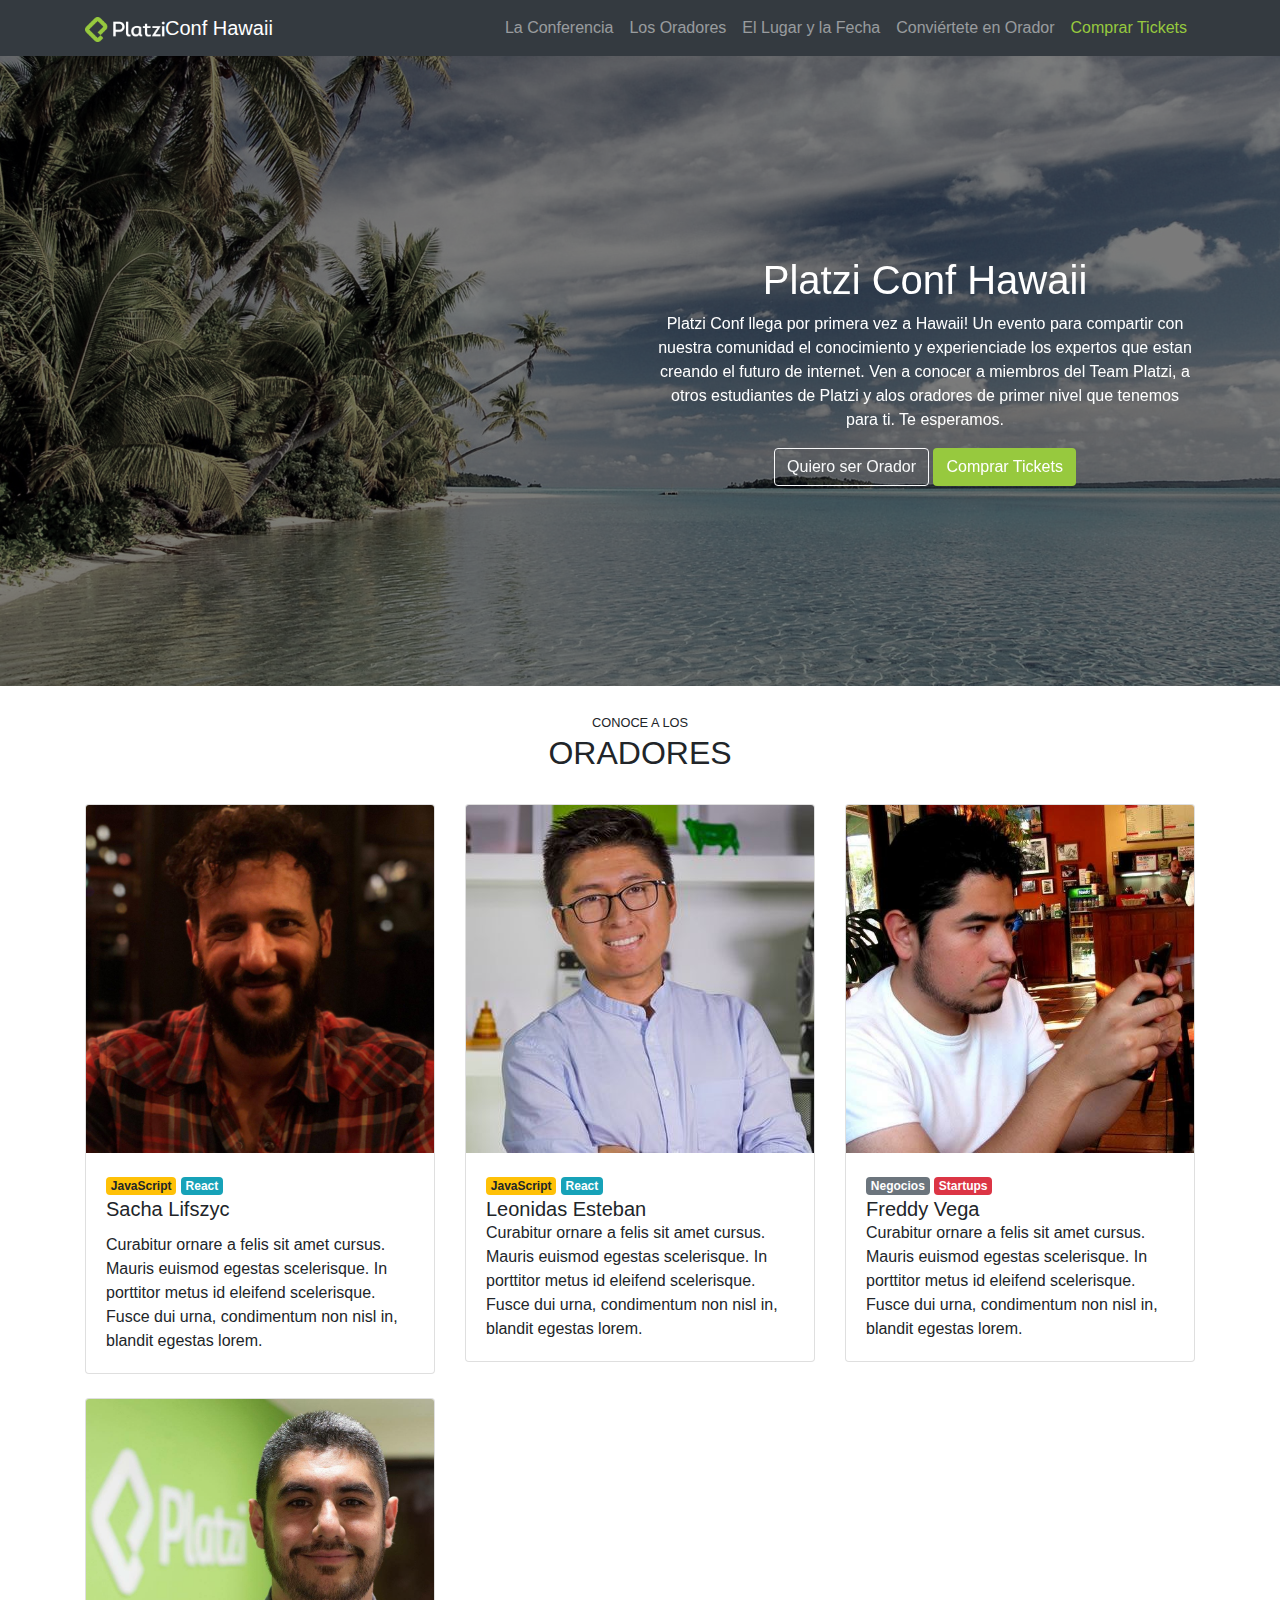
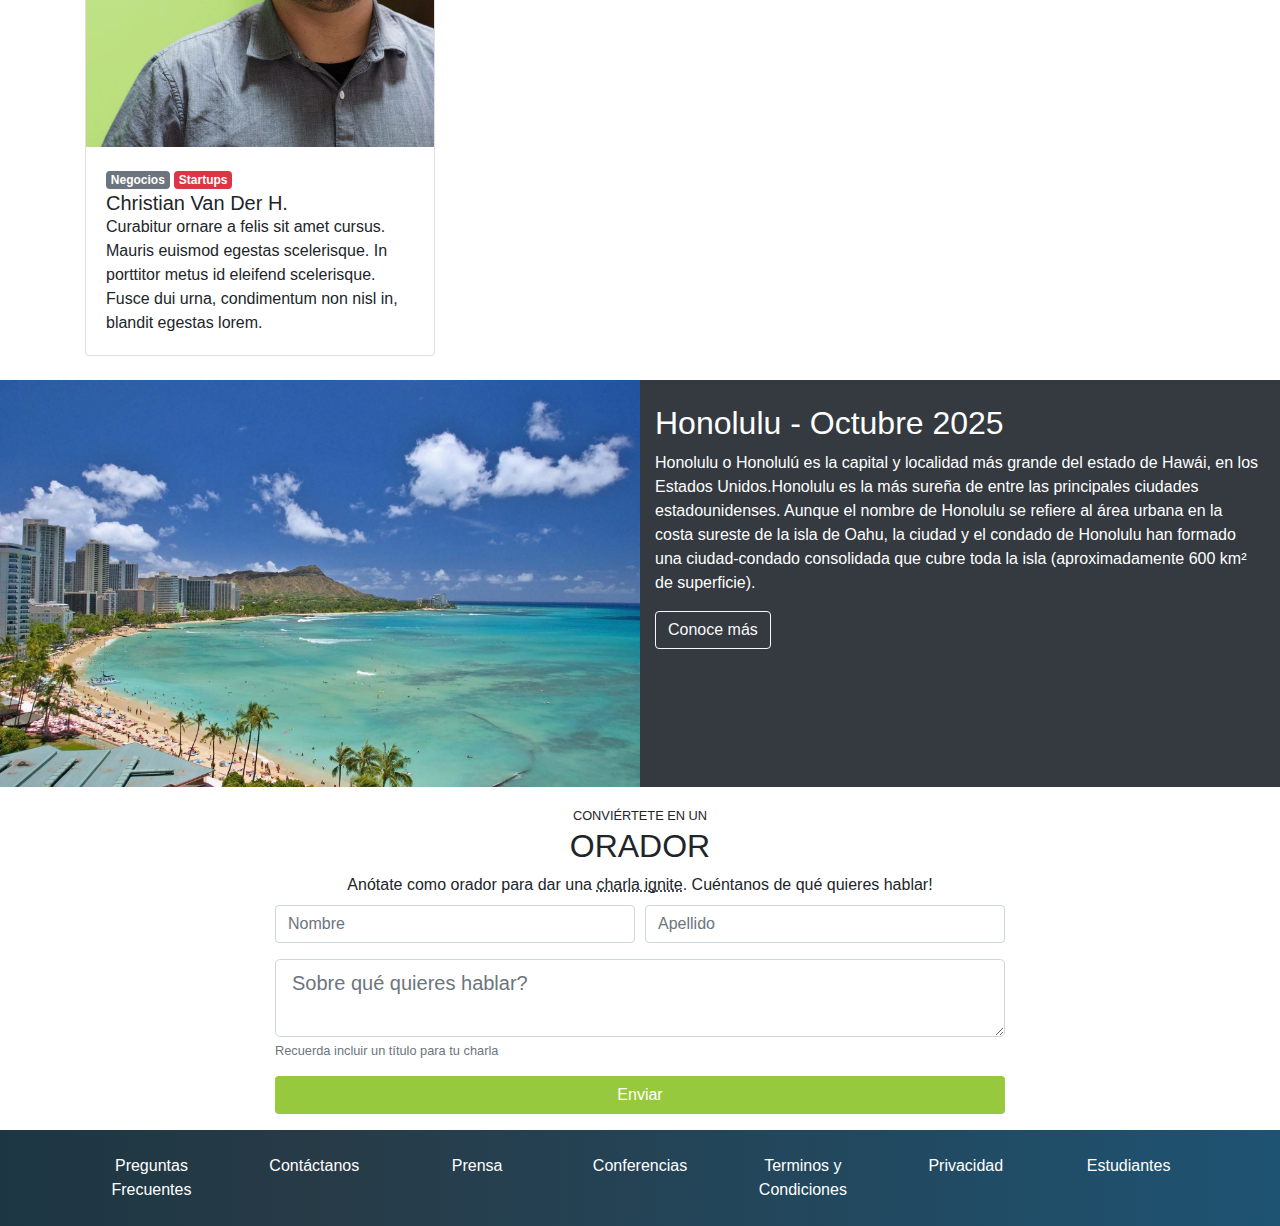
==== commit c67334f4: "Agregando formulario" ====
--- a/Bootstrap-prueba-plazit/index.html
+++ b/Bootstrap-prueba-plazit/index.html
@@ -191,6 +191,53 @@
     <!-- </Lugar y Fecha -->
 
 
+    <!-- Conviertete en orador -->
+    <section id="conviertete-en-orador" class="pt-3 pb-3">
+      <div class="container">
+        <div class="row">
+          <div class="col text-uppercase text-center">
+            <small>Conviértete en un</small>
+            <h2>Orador</h2>
+          </div>
+        </div>
+        <div class="row">
+          <div class="col text-center">
+            Anótate como orador para dar una <abbr data-toggle="tooltip" title="Charlas de 5 minutos">charla ignite</abbr>.
+            Cuéntanos de qué quieres hablar!
+          </div>
+        </div>
+        <div class="row">
+          <div class="col col-md-10 offset-md-1 col-lg-8 offset-lg-2 pt-2">
+            <form>
+              <div class="form-row">
+                <div class="form-group col-12 col-md-6">
+                  <input type="text" class="form-control" placeholder="Nombre">
+                </div>
+                <div class="form-group col-12 col-md-6">
+                  <input type="text" class="form-control" placeholder="Apellido">
+                </div>
+              </div>
+              <div class="form-row">
+                <div class="form-group col">
+                  <textarea name="text" class="form-control form-control-lg" placeholder="Sobre qué quieres hablar?"></textarea>
+                  <small class="form-text text-muted">
+                    Recuerda incluir un título para tu charla
+                  </small>
+                </div>
+              </div>
+              <div class="form-row">
+                <div class="col">
+                  <button type="button" class="btn btn-platzi btn-block">Enviar</button>
+                </div>
+              </div>
+            </form>
+          </div>
+        </div>
+      </div>
+    </section>
+    <!-- </Conviertete en orador -->
+
+
     <!-- Footer -->
     <footer id="footer" class="pb-4 pt-4">
       <!-- "pb" ==> Padding Button y "pt" ==> Padding Top -->
